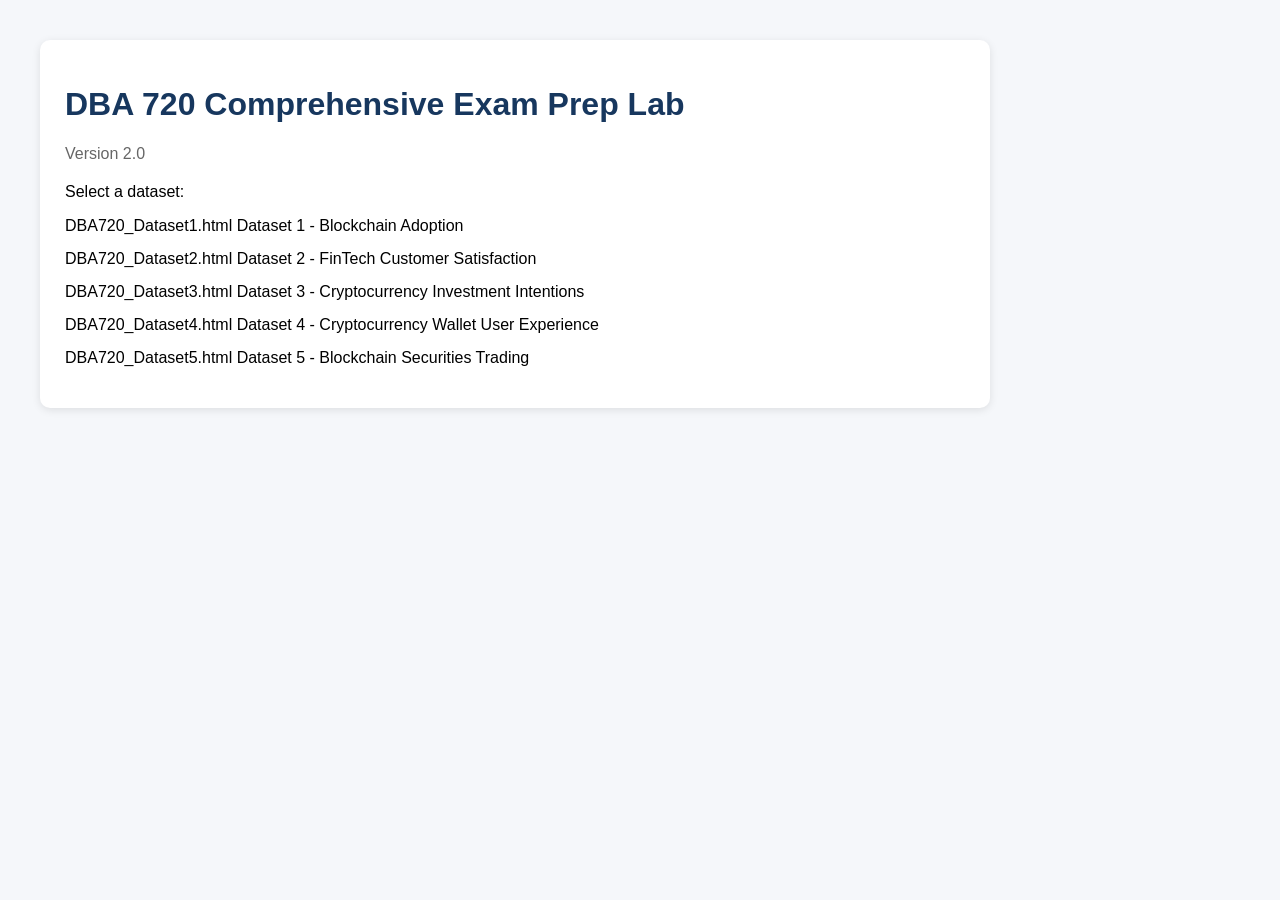
==== index.html @ 42eb2068 "Update index.html" ====
<!DOCTYPE html>
<html lang="en">

<head>
<meta charset="UTF-8">
<meta name="viewport" content="width=device-width, initial-scale=1">

<title>DBA 720 Comprehensive Exam Prep Lab</title>

<style>
body {
    font-family: Arial, Helvetica, sans-serif;
    background: #f5f7fa;
    margin: 40px;
}

.card {
    background: white;
    padding: 25px;
    border-radius: 10px;
    box-shadow: 0 2px 8px rgba(0,0,0,.1);
    max-width: 900px;
}

h1 {
    color: #17375e;
}

ul {
    list-style: none;
    padding: 0;
}

li {
    margin-bottom: 15px;
}

a {
    display: block;
    padding: 12px;
    background: #17375e;
    color: white;
    text-decoration: none;
    border-radius: 6px;
    font-weight: bold;
}

a:hover {
    background: #285a8f;
}

.version {
    color: #666;
    margin-bottom: 20px;
}
</style>

</head>

<body>

<div class="card">

<h1>DBA 720 Comprehensive Exam Prep Lab</h1>

<p class="version">Version 2.0</p>

<p>Select a dataset:</p>

<ul>

<li>
DBA720_Dataset1.html
Dataset 1 - Blockchain Adoption
</a>
</li>

<li>
DBA720_Dataset2.html
Dataset 2 - FinTech Customer Satisfaction
</a>
</li>

<li>
DBA720_Dataset3.html
Dataset 3 - Cryptocurrency Investment Intentions
</a>
</li>

<li>
DBA720_Dataset4.html
Dataset 4 - Cryptocurrency Wallet User Experience
</a>
</li>

<li>
DBA720_Dataset5.html
Dataset 5 - Blockchain Securities Trading
</a>
</li>

</ul>

</div>

</body>
</html>
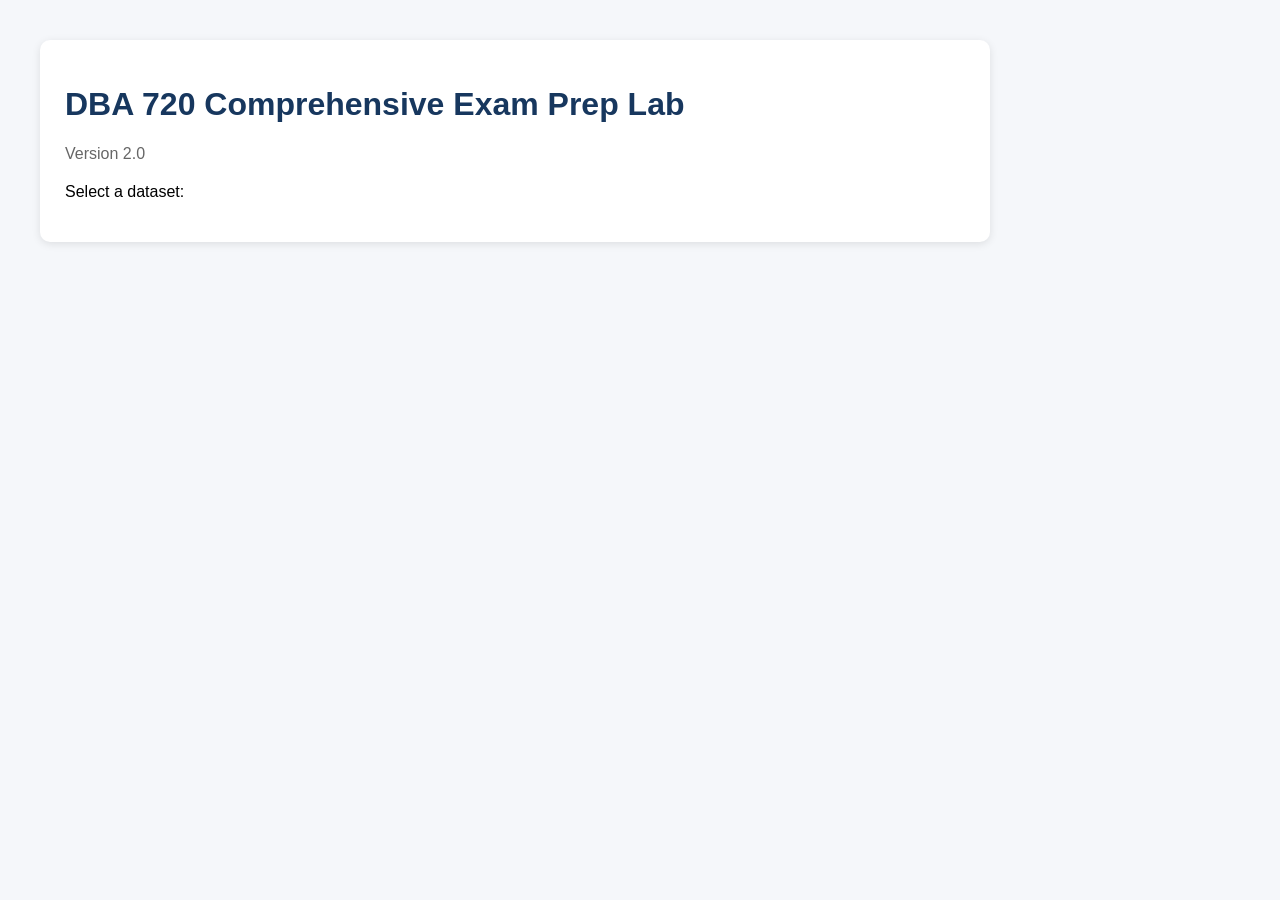
==== commit afa12169: "Update index.html" ====
--- a/index.html
+++ b/index.html
@@ -70,35 +70,36 @@
 <ul>
 
 <li>
-DBA720_Dataset1.html
-Dataset 1 - Blockchain Adoption
-</a>
+    <a href="DBset1.html
+        Dataset 1 - Blockchain Adoption
+    </a>
 </li>
 
 <li>
-DBA720_Dataset2.html
-Dataset 2 - FinTech Customer Satisfaction
-</a>
+    DBA720_Dataset2.html
+        Dataset 2 - FinTech Customer Satisfaction
+    </a>
 </li>
 
 <li>
-DBA720_Dataset3.html
-Dataset 3 - Cryptocurrency Investment Intentions
-</a>
+    DBA720_Dataset3.html
+        Dataset 3 - Cryptocurrency Investment Intentions
+    </a>
 </li>
 
 <li>
-DBA720_Dataset4.html
-Dataset 4 - Cryptocurrency Wallet User Experience
-</a>
+    DBA720_Dataset4.html
+        Dataset 4 - Cryptocurrency Wallet User Experience
+    </a>
 </li>
 
 <li>
-DBA720_Dataset5.html
-Dataset 5 - Blockchain Securities Trading
-</a>
+    DBA720_Dataset5.html
+        Dataset 5 - Blockchain Securities Trading
+    </a>
 </li>
 
+</ul>
 </ul>
 
 </div>
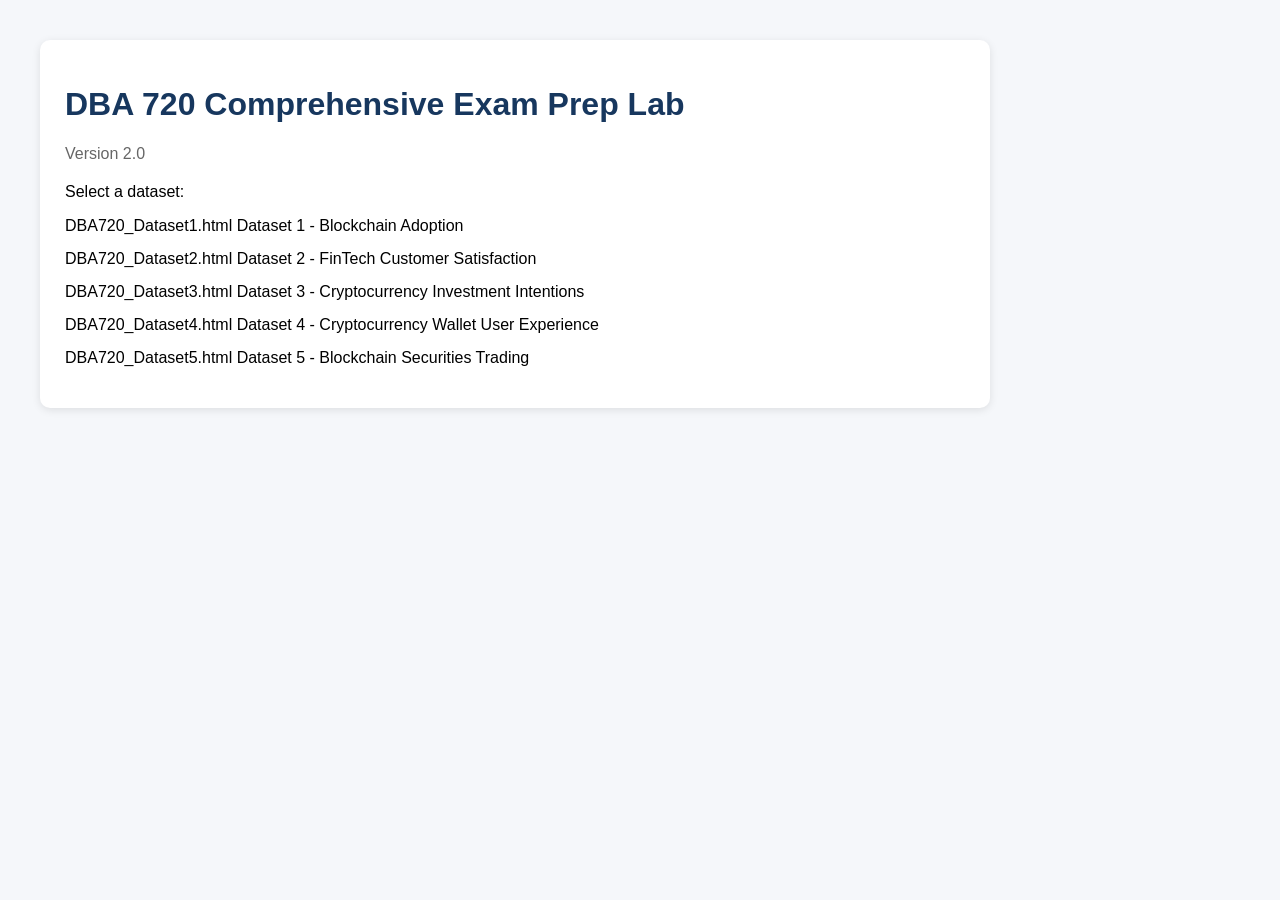
==== commit e0a59434: "Update index.html" ====
--- a/index.html
+++ b/index.html
@@ -2,107 +2,104 @@
 <html lang="en">
 
 <head>
-<meta charset="UTF-8">
-<meta name="viewport" content="width=device-width, initial-scale=1">
+    <meta charset="UTF-8">
+    <meta name="viewport" content="width=device-width, initial-scale=1">
 
-<title>DBA 720 Comprehensive Exam Prep Lab</title>
+    <title>DBA 720 Comprehensive Exam Prep Lab</title>
 
-<style>
-body {
-    font-family: Arial, Helvetica, sans-serif;
-    background: #f5f7fa;
-    margin: 40px;
-}
+    <style>
+        body {
+            font-family: Arial, Helvetica, sans-serif;
+            background: #f5f7fa;
+            margin: 40px;
+        }
 
-.card {
-    background: white;
-    padding: 25px;
-    border-radius: 10px;
-    box-shadow: 0 2px 8px rgba(0,0,0,.1);
-    max-width: 900px;
-}
+        .card {
+            background: white;
+            padding: 25px;
+            border-radius: 10px;
+            box-shadow: 0 2px 8px rgba(0, 0, 0, .1);
+            max-width: 900px;
+        }
 
-h1 {
-    color: #17375e;
-}
+        h1 {
+            color: #17375e;
+        }
 
-ul {
-    list-style: none;
-    padding: 0;
-}
+        ul {
+            list-style: none;
+            padding: 0;
+        }
 
-li {
-    margin-bottom: 15px;
-}
+        li {
+            margin-bottom: 15px;
+        }
 
-a {
-    display: block;
-    padding: 12px;
-    background: #17375e;
-    color: white;
-    text-decoration: none;
-    border-radius: 6px;
-    font-weight: bold;
-}
+        a {
+            display: block;
+            padding: 12px;
+            background: #17375e;
+            color: white;
+            text-decoration: none;
+            border-radius: 6px;
+            font-weight: bold;
+        }
 
-a:hover {
-    background: #285a8f;
-}
+        a:hover {
+            background: #285a8f;
+        }
 
-.version {
-    color: #666;
-    margin-bottom: 20px;
-}
-</style>
-
+        .version {
+            color: #666;
+            margin-bottom: 20px;
+        }
+    </style>
 </head>
 
 <body>
 
-<div class="card">
+    <div class="card">
 
-<h1>DBA 720 Comprehensive Exam Prep Lab</h1>
+        <h1>DBA 720 Comprehensive Exam Prep Lab</h1>
 
-<p class="version">Version 2.0</p>
+        <p class="version">Version 2.0</p>
 
-<p>Select a dataset:</p>
+        <p>Select a dataset:</p>
 
-<ul>
+        <ul>
+            <li>
+                DBA720_Dataset1.html
+                    Dataset 1 - Blockchain Adoption
+                </a>
+            </li>
 
-<li>
-    <a href="DBset1.html
-        Dataset 1 - Blockchain Adoption
-    </a>
-</li>
+            <li>
+                DBA720_Dataset2.html
+                    Dataset 2 - FinTech Customer Satisfaction
+                </a>
+            </li>
 
-<li>
-    DBA720_Dataset2.html
-        Dataset 2 - FinTech Customer Satisfaction
-    </a>
-</li>
+            <li>
+                DBA720_Dataset3.html
+                    Dataset 3 - Cryptocurrency Investment Intentions
+                </a>
+            </li>
 
-<li>
-    DBA720_Dataset3.html
-        Dataset 3 - Cryptocurrency Investment Intentions
-    </a>
-</li>
+            <li>
+                DBA720_Dataset4.html
+                    Dataset 4 - Cryptocurrency Wallet User Experience
+                </a>
+            </li>
 
-<li>
-    DBA720_Dataset4.html
-        Dataset 4 - Cryptocurrency Wallet User Experience
-    </a>
-</li>
+            <li>
+                DBA720_Dataset5.html
+                    Dataset 5 - Blockchain Securities Trading
+                </a>
+            </li>
+        </ul>
 
-<li>
-    DBA720_Dataset5.html
-        Dataset 5 - Blockchain Securities Trading
-    </a>
-</li>
-
-</ul>
-</ul>
-
-</div>
+    </div>
 
 </body>
+
 </html>
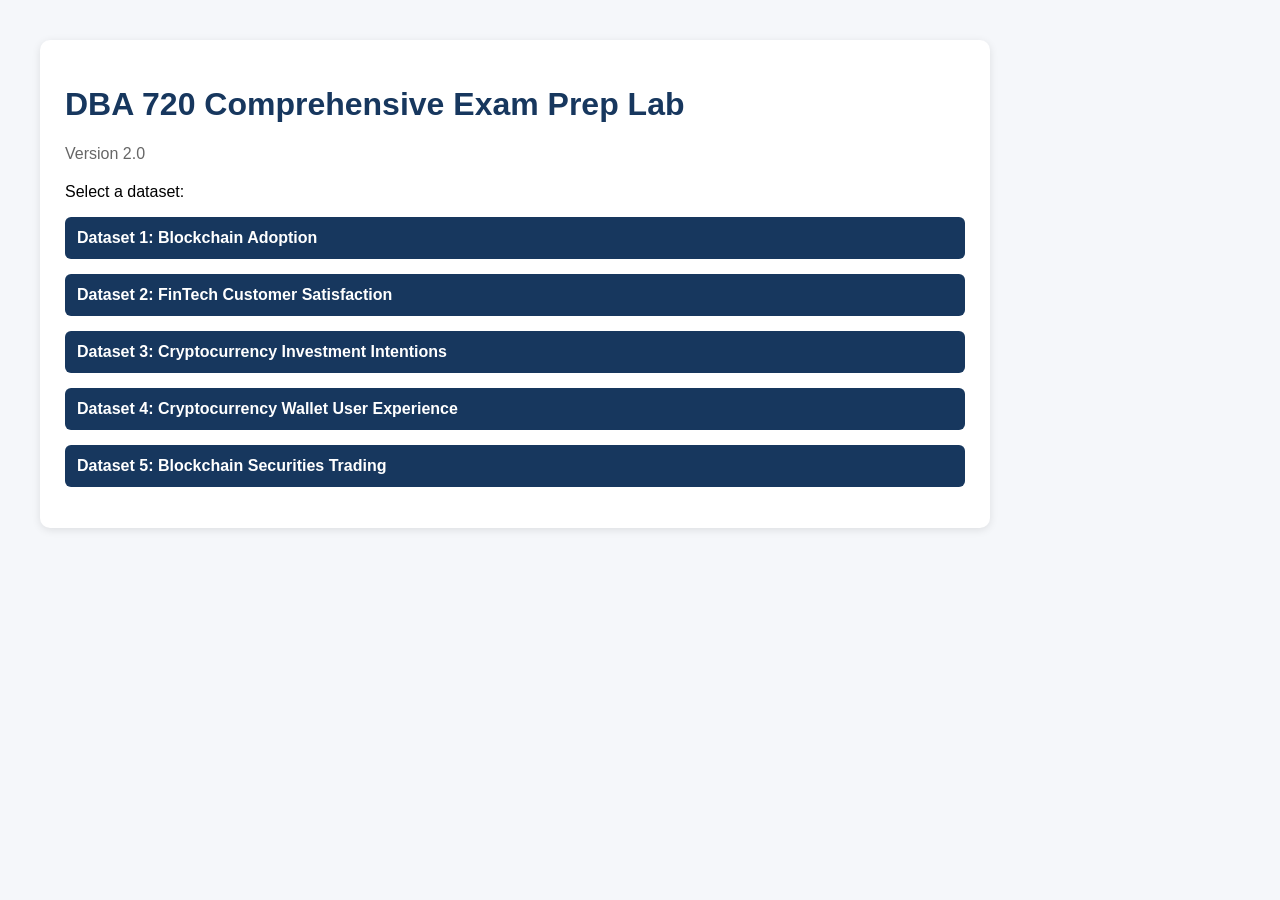
==== commit 028c14a7: "Update index.html" ====
--- a/index.html
+++ b/index.html
@@ -68,33 +68,23 @@
 
         <ul>
             <li>
-                DBA720_Dataset1.html
-                    Dataset 1 - Blockchain Adoption
-                </a>
+                <a href="DBA720_Dataset1.html">Dataset 1: Blockchain Adoption</a>
             </li>
 
             <li>
-                DBA720_Dataset2.html
-                    Dataset 2 - FinTech Customer Satisfaction
-                </a>
+                <a href="DBA720_Dataset2.html">Dataset 2: FinTech Customer Satisfaction</a>
             </li>
 
             <li>
-                DBA720_Dataset3.html
-                    Dataset 3 - Cryptocurrency Investment Intentions
-                </a>
+                <a href="DBA720_Dataset3.html">Dataset 3: Cryptocurrency Investment Intentions</a>
             </li>
 
             <li>
-                DBA720_Dataset4.html
-                    Dataset 4 - Cryptocurrency Wallet User Experience
-                </a>
+                <a href="DBA720_Dataset4.html">Dataset 4: Cryptocurrency Wallet User Experience</a>
             </li>
 
             <li>
-                DBA720_Dataset5.html
-                    Dataset 5 - Blockchain Securities Trading
-                </a>
+                <a href="DBA720_Dataset5.html">Dataset 5: Blockchain Securities Trading</a>
             </li>
         </ul>
 
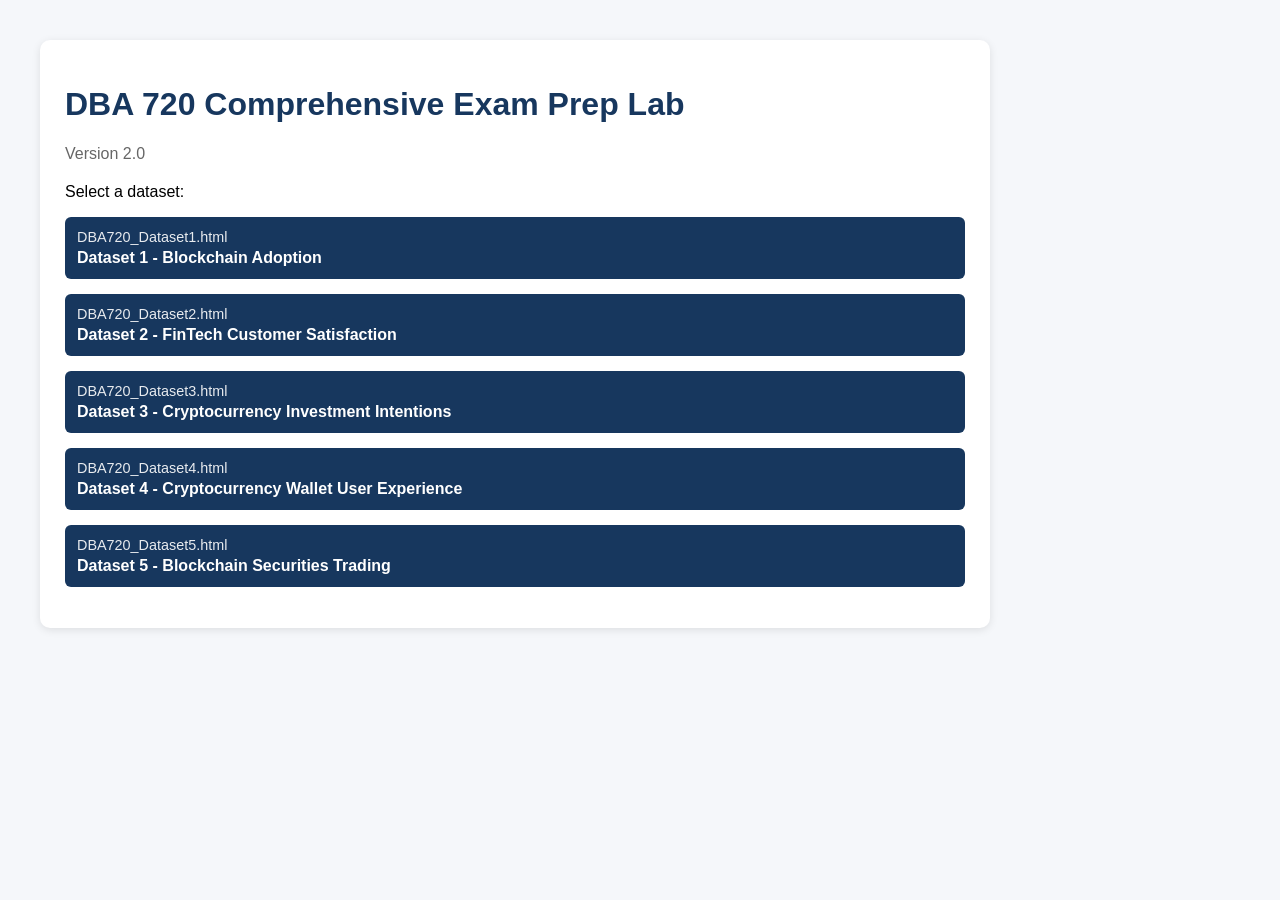
==== commit 624dec2b: "Update index.html" ====
--- a/index.html
+++ b/index.html
@@ -53,6 +53,19 @@
             color: #666;
             margin-bottom: 20px;
         }
+
+        /* small filename styling inside link */
+        .filename {
+            display: block;
+            font-weight: normal;
+            font-size: 0.9em;
+            opacity: 0.9;
+        }
+
+        .label {
+            display: block;
+            margin-top: 4px;
+        }
     </style>
 </head>
 
@@ -68,23 +81,38 @@
 
         <ul>
             <li>
-                <a href="DBA720_Dataset1.html">Dataset 1: Blockchain Adoption</a>
+                <a href="DBA720_Dataset1.html">
+                    <span class="filename">DBA720_Dataset1.html</span>
+                    <span class="label">Dataset 1 - Blockchain Adoption</span>
+                </a>
             </li>
 
             <li>
-                <a href="DBA720_Dataset2.html">Dataset 2: FinTech Customer Satisfaction</a>
+                <a href="DBA720_Dataset2.html">
+                    <span class="filename">DBA720_Dataset2.html</span>
+                    <span class="label">Dataset 2 - FinTech Customer Satisfaction</span>
+                </a>
             </li>
 
             <li>
-                <a href="DBA720_Dataset3.html">Dataset 3: Cryptocurrency Investment Intentions</a>
+                <a href="DBA720_Dataset3.html">
+                    <span class="filename">DBA720_Dataset3.html</span>
+                    <span class="label">Dataset 3 - Cryptocurrency Investment Intentions</span>
+                </a>
             </li>
 
             <li>
-                <a href="DBA720_Dataset4.html">Dataset 4: Cryptocurrency Wallet User Experience</a>
+                <a href="DBA720_Dataset4.html">
+                    <span class="filename">DBA720_Dataset4.html</span>
+                    <span class="label">Dataset 4 - Cryptocurrency Wallet User Experience</span>
+                </a>
             </li>
 
             <li>
-                <a href="DBA720_Dataset5.html">Dataset 5: Blockchain Securities Trading</a>
+                <a href="DBA720_Dataset5.html">
+                    <span class="filename">DBA720_Dataset5.html</span>
+                    <span class="label">Dataset 5 - Blockchain Securities Trading</span>
+                </a>
             </li>
         </ul>
 
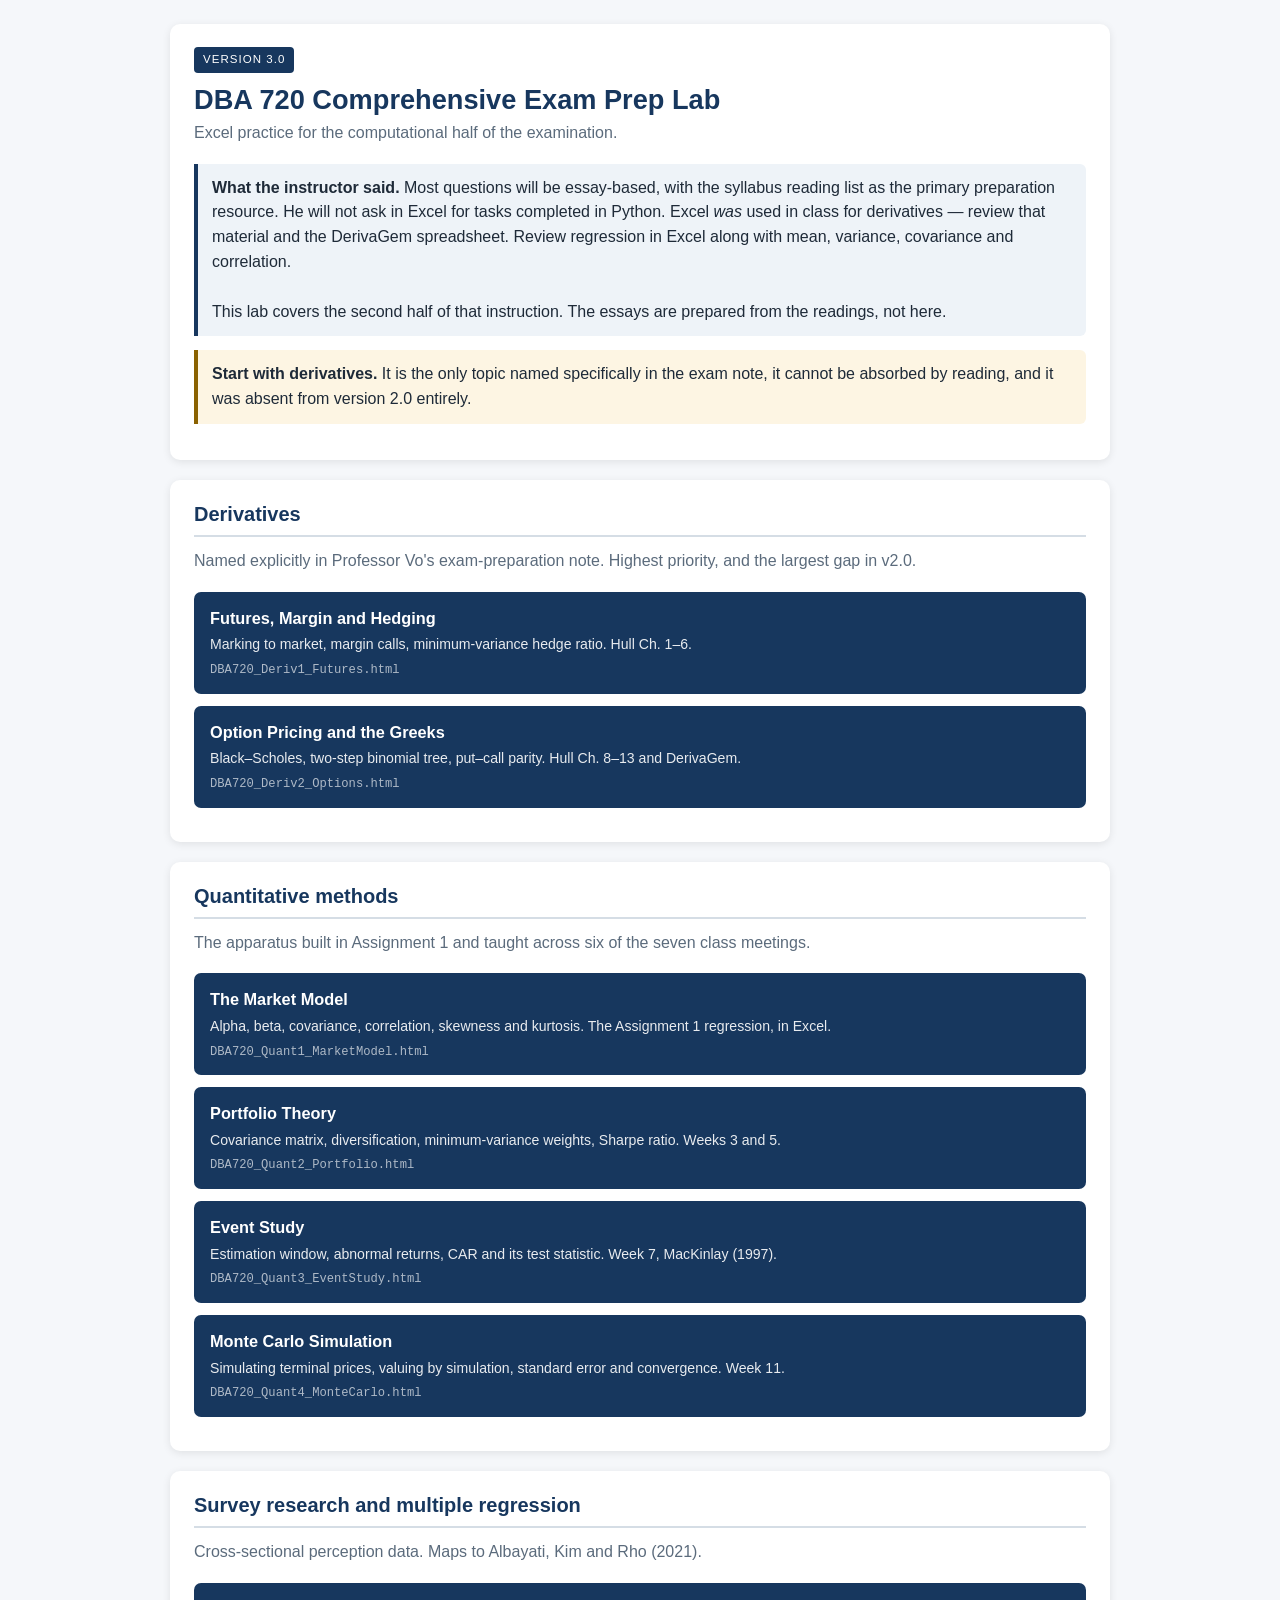
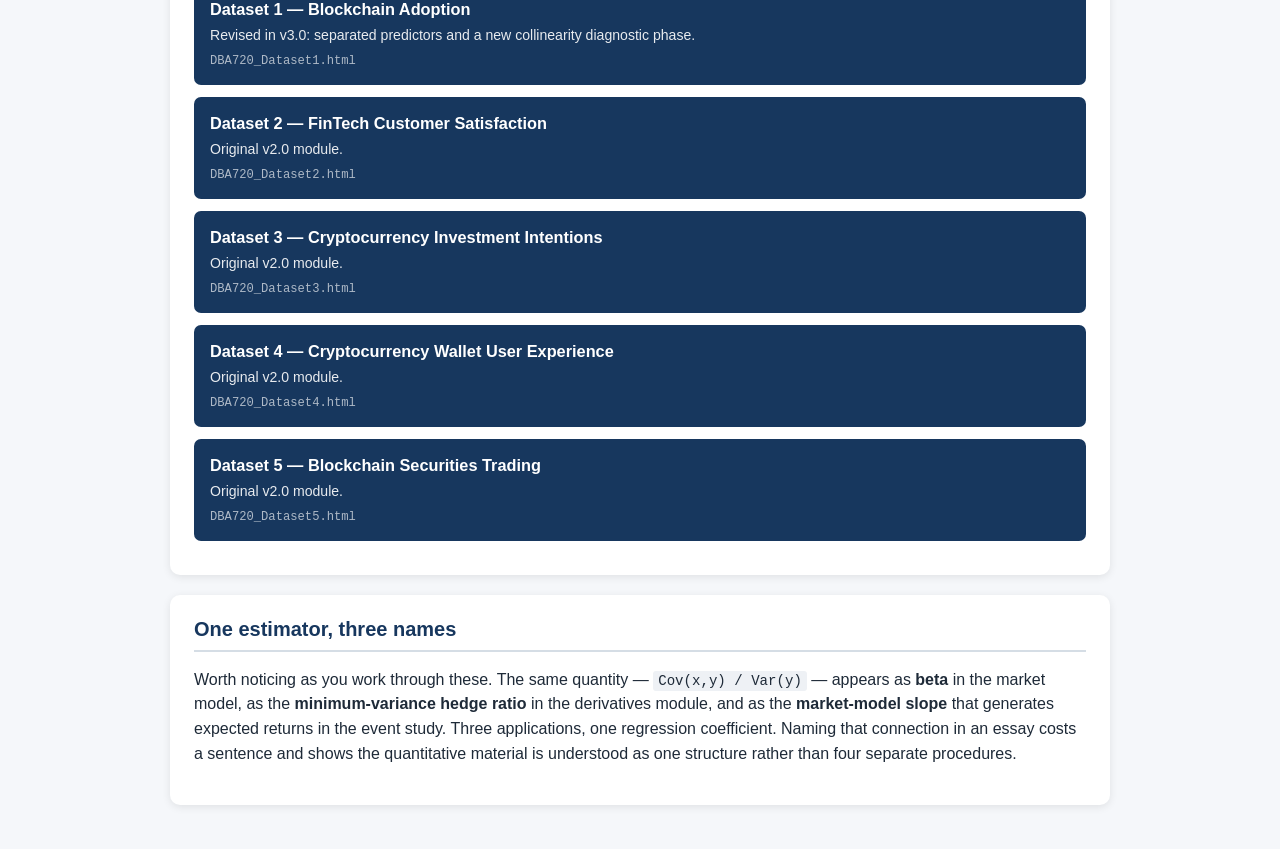
==== commit 0ce763e0: "Add files via upload" ====
--- a/index.html
+++ b/index.html
@@ -1,123 +1,56 @@
-<!DOCTYPE html>
-<html lang="en">
-
-<head>
-    <meta charset="UTF-8">
-    <meta name="viewport" content="width=device-width, initial-scale=1">
-
-    <title>DBA 720 Comprehensive Exam Prep Lab</title>
-
-    <style>
-        body {
-            font-family: Arial, Helvetica, sans-serif;
-            background: #f5f7fa;
-            margin: 40px;
-        }
-
-        .card {
-            background: white;
-            padding: 25px;
-            border-radius: 10px;
-            box-shadow: 0 2px 8px rgba(0, 0, 0, .1);
-            max-width: 900px;
-        }
-
-        h1 {
-            color: #17375e;
-        }
-
-        ul {
-            list-style: none;
-            padding: 0;
-        }
-
-        li {
-            margin-bottom: 15px;
-        }
-
-        a {
-            display: block;
-            padding: 12px;
-            background: #17375e;
-            color: white;
-            text-decoration: none;
-            border-radius: 6px;
-            font-weight: bold;
-        }
-
-        a:hover {
-            background: #285a8f;
-        }
-
-        .version {
-            color: #666;
-            margin-bottom: 20px;
-        }
-
-        /* small filename styling inside link */
-        .filename {
-            display: block;
-            font-weight: normal;
-            font-size: 0.9em;
-            opacity: 0.9;
-        }
-
-        .label {
-            display: block;
-            margin-top: 4px;
-        }
-    </style>
-</head>
-
-<body>
-
-    <div class="card">
-
-        <h1>DBA 720 Comprehensive Exam Prep Lab</h1>
-
-        <p class="version">Version 2.0</p>
-
-        <p>Select a dataset:</p>
-
-        <ul>
-            <li>
-                <a href="DBA720_Dataset1.html">
-                    <span class="filename">DBA720_Dataset1.html</span>
-                    <span class="label">Dataset 1 - Blockchain Adoption</span>
-                </a>
-            </li>
-
-            <li>
-                <a href="DBA720_Dataset2.html">
-                    <span class="filename">DBA720_Dataset2.html</span>
-                    <span class="label">Dataset 2 - FinTech Customer Satisfaction</span>
-                </a>
-            </li>
-
-            <li>
-                <a href="DBA720_Dataset3.html">
-                    <span class="filename">DBA720_Dataset3.html</span>
-                    <span class="label">Dataset 3 - Cryptocurrency Investment Intentions</span>
-                </a>
-            </li>
-
-            <li>
-                <a href="DBA720_Dataset4.html">
-                    <span class="filename">DBA720_Dataset4.html</span>
-                    <span class="label">Dataset 4 - Cryptocurrency Wallet User Experience</span>
-                </a>
-            </li>
-
-            <li>
-                <a href="DBA720_Dataset5.html">
-                    <span class="filename">DBA720_Dataset5.html</span>
-                    <span class="label">Dataset 5 - Blockchain Securities Trading</span>
-                </a>
-            </li>
-        </ul>
-
-    </div>
-
-</body>
-
-</html>
+<!DOCTYPE html>
+<html lang="en">
+<head>
+<meta charset="UTF-8">
+<meta name="viewport" content="width=device-width, initial-scale=1">
+<title>DBA 720 Comprehensive Exam Prep Lab</title>
+<link rel="stylesheet" href="lab.css">
+<style>
+ul.modlist{list-style:none;padding:0;margin:0}
+ul.modlist li{margin-bottom:12px}
+ul.modlist a{display:block;padding:14px 16px;background:var(--navy);color:#fff;
+  text-decoration:none;border-radius:7px;transition:background .15s}
+ul.modlist a:hover{background:var(--navy-l)}
+.mname{display:block;font-weight:bold;font-size:1.02rem}
+.mdesc{display:block;font-size:.88rem;opacity:.9;margin-top:3px;font-weight:normal}
+.mfile{display:block;font-size:.76rem;opacity:.65;margin-top:5px;font-family:Consolas,Monaco,monospace}
+</style>
+</head>
+<body>
+<div class="wrap">
+
+<div class="card">
+<span class="kicker">Version 3.0</span>
+<h1>DBA 720 Comprehensive Exam Prep Lab</h1>
+<p class="sub">Excel practice for the computational half of the examination.</p>
+
+<div class="note">
+<strong>What the instructor said.</strong> Most questions will be essay-based, with the syllabus reading list
+as the primary preparation resource. He will not ask in Excel for tasks completed in Python. Excel
+<em>was</em> used in class for derivatives &mdash; review that material and the DerivaGem spreadsheet. Review
+regression in Excel along with mean, variance, covariance and correlation.
+<br><br>
+This lab covers the second half of that instruction. The essays are prepared from the readings, not here.
+</div>
+
+<div class="warnbox">
+<strong>Start with derivatives.</strong> It is the only topic named specifically in the exam note, it cannot be
+absorbed by reading, and it was absent from version 2.0 entirely.
+</div>
+</div>
+
+<div class="card"><h2>Derivatives</h2><p class="sub">Named explicitly in Professor Vo's exam-preparation note. Highest priority, and the largest gap in v2.0.</p><ul class="modlist"><li><a href="DBA720_Deriv1_Futures.html"><span class="mname">Futures, Margin and Hedging</span><span class="mdesc">Marking to market, margin calls, minimum-variance hedge ratio. Hull Ch. 1&ndash;6.</span><span class="mfile">DBA720_Deriv1_Futures.html</span></a></li><li><a href="DBA720_Deriv2_Options.html"><span class="mname">Option Pricing and the Greeks</span><span class="mdesc">Black&ndash;Scholes, two-step binomial tree, put&ndash;call parity. Hull Ch. 8&ndash;13 and DerivaGem.</span><span class="mfile">DBA720_Deriv2_Options.html</span></a></li></ul></div><div class="card"><h2>Quantitative methods</h2><p class="sub">The apparatus built in Assignment 1 and taught across six of the seven class meetings.</p><ul class="modlist"><li><a href="DBA720_Quant1_MarketModel.html"><span class="mname">The Market Model</span><span class="mdesc">Alpha, beta, covariance, correlation, skewness and kurtosis. The Assignment 1 regression, in Excel.</span><span class="mfile">DBA720_Quant1_MarketModel.html</span></a></li><li><a href="DBA720_Quant2_Portfolio.html"><span class="mname">Portfolio Theory</span><span class="mdesc">Covariance matrix, diversification, minimum-variance weights, Sharpe ratio. Weeks 3 and 5.</span><span class="mfile">DBA720_Quant2_Portfolio.html</span></a></li><li><a href="DBA720_Quant3_EventStudy.html"><span class="mname">Event Study</span><span class="mdesc">Estimation window, abnormal returns, CAR and its test statistic. Week 7, MacKinlay (1997).</span><span class="mfile">DBA720_Quant3_EventStudy.html</span></a></li><li><a href="DBA720_Quant4_MonteCarlo.html"><span class="mname">Monte Carlo Simulation</span><span class="mdesc">Simulating terminal prices, valuing by simulation, standard error and convergence. Week 11.</span><span class="mfile">DBA720_Quant4_MonteCarlo.html</span></a></li></ul></div><div class="card"><h2>Survey research and multiple regression</h2><p class="sub">Cross-sectional perception data. Maps to Albayati, Kim and Rho (2021).</p><ul class="modlist"><li><a href="DBA720_Dataset1.html"><span class="mname">Dataset 1 &mdash; Blockchain Adoption</span><span class="mdesc">Revised in v3.0: separated predictors and a new collinearity diagnostic phase.</span><span class="mfile">DBA720_Dataset1.html</span></a></li><li><a href="DBA720_Dataset2.html"><span class="mname">Dataset 2 &mdash; FinTech Customer Satisfaction</span><span class="mdesc">Original v2.0 module.</span><span class="mfile">DBA720_Dataset2.html</span></a></li><li><a href="DBA720_Dataset3.html"><span class="mname">Dataset 3 &mdash; Cryptocurrency Investment Intentions</span><span class="mdesc">Original v2.0 module.</span><span class="mfile">DBA720_Dataset3.html</span></a></li><li><a href="DBA720_Dataset4.html"><span class="mname">Dataset 4 &mdash; Cryptocurrency Wallet User Experience</span><span class="mdesc">Original v2.0 module.</span><span class="mfile">DBA720_Dataset4.html</span></a></li><li><a href="DBA720_Dataset5.html"><span class="mname">Dataset 5 &mdash; Blockchain Securities Trading</span><span class="mdesc">Original v2.0 module.</span><span class="mfile">DBA720_Dataset5.html</span></a></li></ul></div>
+
+<div class="card">
+<h2>One estimator, three names</h2>
+<p>Worth noticing as you work through these. The same quantity &mdash;
+<span class="mono">Cov(x,y) / Var(y)</span> &mdash; appears as <strong>beta</strong> in the market model,
+as the <strong>minimum-variance hedge ratio</strong> in the derivatives module, and as the
+<strong>market-model slope</strong> that generates expected returns in the event study. Three applications,
+one regression coefficient. Naming that connection in an essay costs a sentence and shows the quantitative
+material is understood as one structure rather than four separate procedures.</p>
+</div>
+
+</div>
+</body>
+</html>
--- a/lab.css
+++ b/lab.css
@@ -0,0 +1,57 @@
+/* DBA 720 Practice Lab - shared styles (v3.0) */
+:root{
+  --navy:#17375e; --navy-l:#285a8f; --ink:#1e2a38; --muted:#5b6b7c;
+  --bg:#f5f7fa; --line:#d5dde5; --ok:#1c7c3f; --bad:#b3261e; --warn:#8a6100;
+  --okbg:#eaf6ee; --badbg:#fdeceb; --warnbg:#fdf5e3;
+}
+*{box-sizing:border-box}
+body{font-family:Arial,Helvetica,sans-serif;background:var(--bg);color:var(--ink);
+  margin:0;padding:24px 16px;line-height:1.55}
+.wrap{max-width:940px;margin:0 auto}
+.card{background:#fff;padding:22px 24px;margin-bottom:20px;border-radius:10px;
+  box-shadow:0 2px 8px rgba(0,0,0,.09)}
+h1,h2,h3,h4{color:var(--navy);line-height:1.25}
+h1{margin:0 0 4px;font-size:1.7rem}
+h2{margin:0 0 12px;font-size:1.25rem;border-bottom:2px solid var(--line);padding-bottom:8px}
+h3{margin:18px 0 6px;font-size:1.05rem}
+h4{margin:14px 0 4px;font-size:.95rem;color:var(--muted)}
+.sub{color:var(--muted);margin:0 0 18px}
+.kicker{display:inline-block;background:var(--navy);color:#fff;font-size:.72rem;
+  letter-spacing:.09em;text-transform:uppercase;padding:4px 9px;border-radius:4px;margin-bottom:10px}
+button{padding:10px 16px;margin:6px 6px 6px 0;cursor:pointer;background:var(--navy);
+  color:#fff;border:0;border-radius:6px;font-size:.95rem;font-weight:bold}
+button:hover{background:var(--navy-l)}
+button.ghost{background:#fff;color:var(--navy);border:1.5px solid var(--navy)}
+button.ghost:hover{background:#eef3f8}
+table{border-collapse:collapse;width:100%;font-size:.9rem;margin:10px 0}
+th,td{border:1px solid var(--line);padding:6px 8px;text-align:center}
+th{background:var(--navy);color:#fff;font-weight:bold}
+tbody tr:nth-child(even){background:#fafcfe}
+td.lbl,th.lbl{text-align:left}
+.scroll{overflow-x:auto}
+label{display:block;margin:10px 0 3px;font-size:.92rem}
+label.inline{display:inline-block;margin-right:18px}
+input[type=number],input[type=text],select,textarea{padding:8px;border:1px solid var(--line);
+  border-radius:5px;font-size:.95rem;font-family:inherit;max-width:320px;width:100%}
+textarea{min-height:90px;max-width:100%}
+.grid2{display:grid;grid-template-columns:repeat(auto-fit,minmax(210px,1fr));gap:4px 20px}
+.pass{color:var(--ok);font-weight:bold}
+.fail{color:var(--bad);font-weight:bold}
+.hidden{display:none!important}
+.note{background:#eef3f8;border-left:4px solid var(--navy);padding:12px 14px;margin:14px 0;border-radius:0 6px 6px 0}
+.warnbox{background:var(--warnbg);border-left:4px solid var(--warn);padding:12px 14px;margin:14px 0;border-radius:0 6px 6px 0}
+.result{margin-top:14px;padding:12px 14px;border-radius:6px}
+.result.good{background:var(--okbg);border-left:4px solid var(--ok)}
+.result.poor{background:var(--badbg);border-left:4px solid var(--bad)}
+.itemok::before{content:"\2713  ";color:var(--ok);font-weight:bold}
+.itembad::before{content:"\2717  ";color:var(--bad);font-weight:bold}
+.result ul{margin:8px 0 0;padding-left:20px}
+.result li{margin:3px 0;font-size:.9rem}
+code,.mono{font-family:Consolas,Monaco,monospace;background:#eef1f5;padding:2px 5px;
+  border-radius:3px;font-size:.88rem}
+pre.mono{display:block;padding:12px;overflow-x:auto;white-space:pre}
+.steps{padding-left:20px}.steps li{margin:7px 0}
+a.back{display:inline-block;margin-bottom:14px;color:var(--navy);font-weight:bold;text-decoration:none}
+a.back:hover{text-decoration:underline}
+.model{background:#f7f9fc;border:1px dashed var(--line);padding:12px 14px;border-radius:6px;margin-top:8px;font-size:.92rem}
+@media(max-width:600px){body{padding:14px 10px}.card{padding:16px}h1{font-size:1.35rem}}
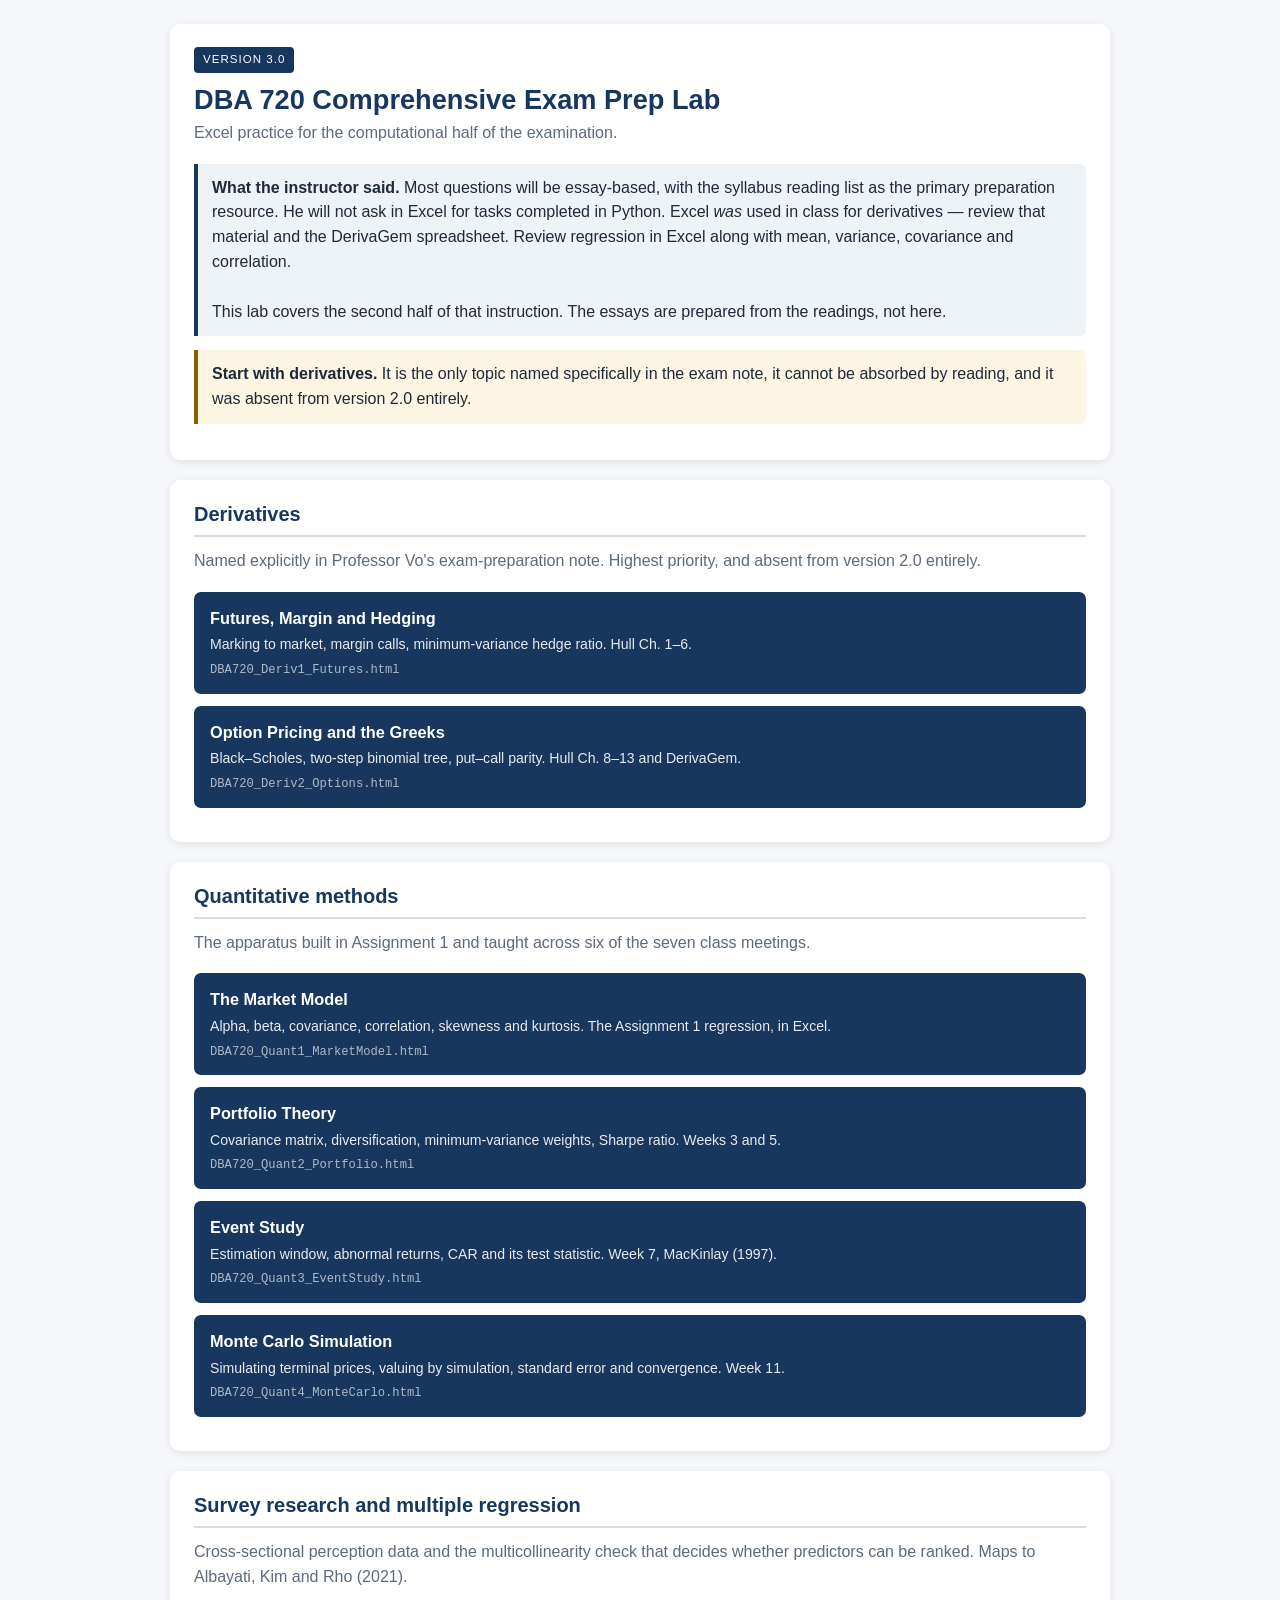
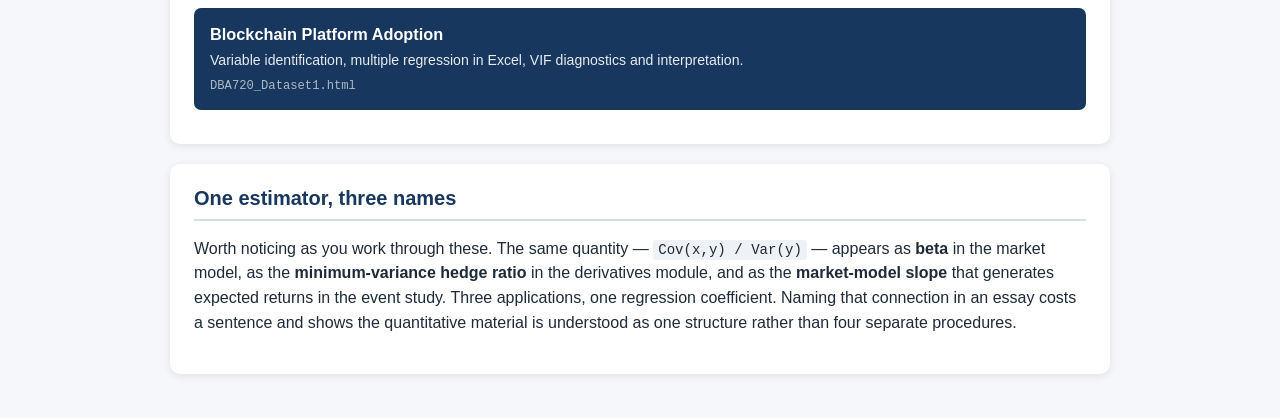
==== commit 6efdf15f: "Add files via upload" ====
--- a/index.html
+++ b/index.html
@@ -39,7 +39,7 @@
 </div>
 </div>
 
-<div class="card"><h2>Derivatives</h2><p class="sub">Named explicitly in Professor Vo's exam-preparation note. Highest priority, and the largest gap in v2.0.</p><ul class="modlist"><li><a href="DBA720_Deriv1_Futures.html"><span class="mname">Futures, Margin and Hedging</span><span class="mdesc">Marking to market, margin calls, minimum-variance hedge ratio. Hull Ch. 1&ndash;6.</span><span class="mfile">DBA720_Deriv1_Futures.html</span></a></li><li><a href="DBA720_Deriv2_Options.html"><span class="mname">Option Pricing and the Greeks</span><span class="mdesc">Black&ndash;Scholes, two-step binomial tree, put&ndash;call parity. Hull Ch. 8&ndash;13 and DerivaGem.</span><span class="mfile">DBA720_Deriv2_Options.html</span></a></li></ul></div><div class="card"><h2>Quantitative methods</h2><p class="sub">The apparatus built in Assignment 1 and taught across six of the seven class meetings.</p><ul class="modlist"><li><a href="DBA720_Quant1_MarketModel.html"><span class="mname">The Market Model</span><span class="mdesc">Alpha, beta, covariance, correlation, skewness and kurtosis. The Assignment 1 regression, in Excel.</span><span class="mfile">DBA720_Quant1_MarketModel.html</span></a></li><li><a href="DBA720_Quant2_Portfolio.html"><span class="mname">Portfolio Theory</span><span class="mdesc">Covariance matrix, diversification, minimum-variance weights, Sharpe ratio. Weeks 3 and 5.</span><span class="mfile">DBA720_Quant2_Portfolio.html</span></a></li><li><a href="DBA720_Quant3_EventStudy.html"><span class="mname">Event Study</span><span class="mdesc">Estimation window, abnormal returns, CAR and its test statistic. Week 7, MacKinlay (1997).</span><span class="mfile">DBA720_Quant3_EventStudy.html</span></a></li><li><a href="DBA720_Quant4_MonteCarlo.html"><span class="mname">Monte Carlo Simulation</span><span class="mdesc">Simulating terminal prices, valuing by simulation, standard error and convergence. Week 11.</span><span class="mfile">DBA720_Quant4_MonteCarlo.html</span></a></li></ul></div><div class="card"><h2>Survey research and multiple regression</h2><p class="sub">Cross-sectional perception data. Maps to Albayati, Kim and Rho (2021).</p><ul class="modlist"><li><a href="DBA720_Dataset1.html"><span class="mname">Dataset 1 &mdash; Blockchain Adoption</span><span class="mdesc">Revised in v3.0: separated predictors and a new collinearity diagnostic phase.</span><span class="mfile">DBA720_Dataset1.html</span></a></li><li><a href="DBA720_Dataset2.html"><span class="mname">Dataset 2 &mdash; FinTech Customer Satisfaction</span><span class="mdesc">Original v2.0 module.</span><span class="mfile">DBA720_Dataset2.html</span></a></li><li><a href="DBA720_Dataset3.html"><span class="mname">Dataset 3 &mdash; Cryptocurrency Investment Intentions</span><span class="mdesc">Original v2.0 module.</span><span class="mfile">DBA720_Dataset3.html</span></a></li><li><a href="DBA720_Dataset4.html"><span class="mname">Dataset 4 &mdash; Cryptocurrency Wallet User Experience</span><span class="mdesc">Original v2.0 module.</span><span class="mfile">DBA720_Dataset4.html</span></a></li><li><a href="DBA720_Dataset5.html"><span class="mname">Dataset 5 &mdash; Blockchain Securities Trading</span><span class="mdesc">Original v2.0 module.</span><span class="mfile">DBA720_Dataset5.html</span></a></li></ul></div>
+<div class="card"><h2>Derivatives</h2><p class="sub">Named explicitly in Professor Vo's exam-preparation note. Highest priority, and absent from version 2.0 entirely.</p><ul class="modlist"><li><a href="DBA720_Deriv1_Futures.html"><span class="mname">Futures, Margin and Hedging</span><span class="mdesc">Marking to market, margin calls, minimum-variance hedge ratio. Hull Ch. 1&ndash;6.</span><span class="mfile">DBA720_Deriv1_Futures.html</span></a></li><li><a href="DBA720_Deriv2_Options.html"><span class="mname">Option Pricing and the Greeks</span><span class="mdesc">Black&ndash;Scholes, two-step binomial tree, put&ndash;call parity. Hull Ch. 8&ndash;13 and DerivaGem.</span><span class="mfile">DBA720_Deriv2_Options.html</span></a></li></ul></div><div class="card"><h2>Quantitative methods</h2><p class="sub">The apparatus built in Assignment 1 and taught across six of the seven class meetings.</p><ul class="modlist"><li><a href="DBA720_Quant1_MarketModel.html"><span class="mname">The Market Model</span><span class="mdesc">Alpha, beta, covariance, correlation, skewness and kurtosis. The Assignment 1 regression, in Excel.</span><span class="mfile">DBA720_Quant1_MarketModel.html</span></a></li><li><a href="DBA720_Quant2_Portfolio.html"><span class="mname">Portfolio Theory</span><span class="mdesc">Covariance matrix, diversification, minimum-variance weights, Sharpe ratio. Weeks 3 and 5.</span><span class="mfile">DBA720_Quant2_Portfolio.html</span></a></li><li><a href="DBA720_Quant3_EventStudy.html"><span class="mname">Event Study</span><span class="mdesc">Estimation window, abnormal returns, CAR and its test statistic. Week 7, MacKinlay (1997).</span><span class="mfile">DBA720_Quant3_EventStudy.html</span></a></li><li><a href="DBA720_Quant4_MonteCarlo.html"><span class="mname">Monte Carlo Simulation</span><span class="mdesc">Simulating terminal prices, valuing by simulation, standard error and convergence. Week 11.</span><span class="mfile">DBA720_Quant4_MonteCarlo.html</span></a></li></ul></div><div class="card"><h2>Survey research and multiple regression</h2><p class="sub">Cross-sectional perception data and the multicollinearity check that decides whether predictors can be ranked. Maps to Albayati, Kim and Rho (2021).</p><ul class="modlist"><li><a href="DBA720_Dataset1.html"><span class="mname">Blockchain Platform Adoption</span><span class="mdesc">Variable identification, multiple regression in Excel, VIF diagnostics and interpretation.</span><span class="mfile">DBA720_Dataset1.html</span></a></li></ul></div>
 
 <div class="card">
 <h2>One estimator, three names</h2>
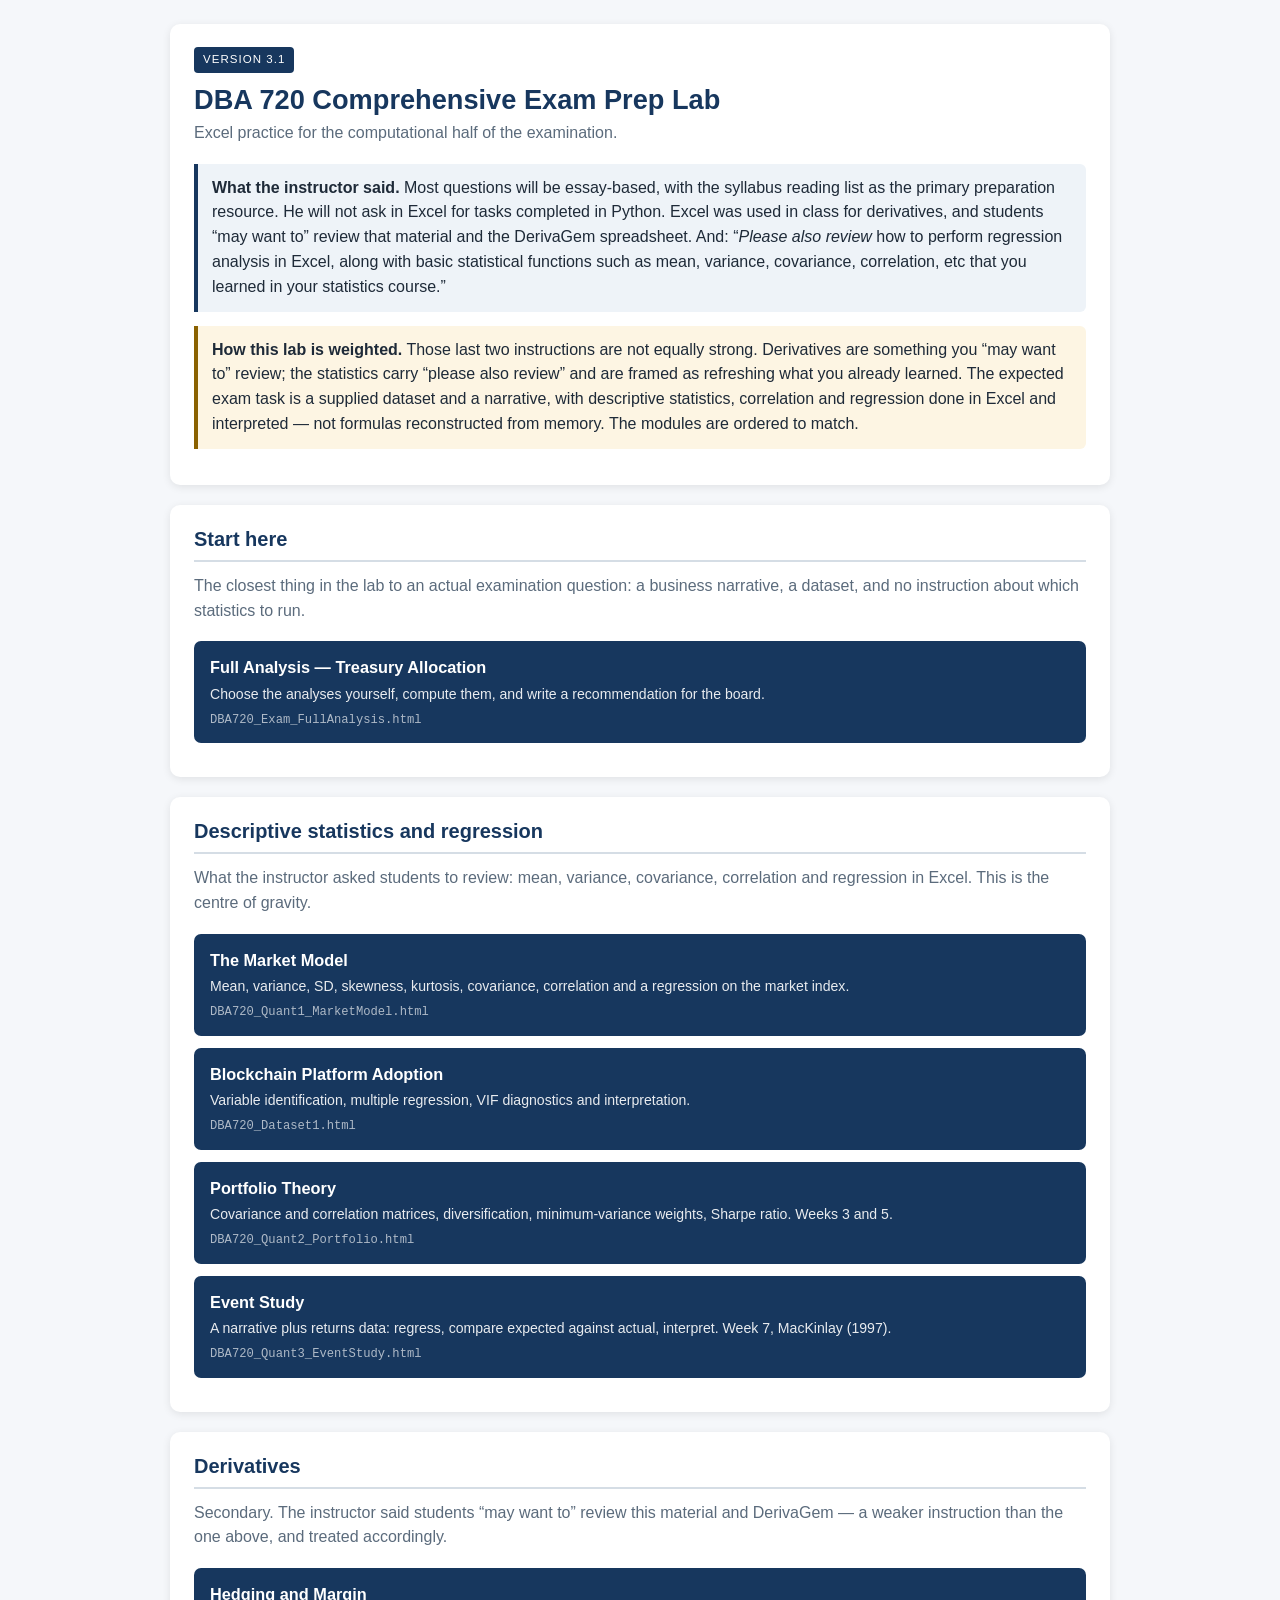
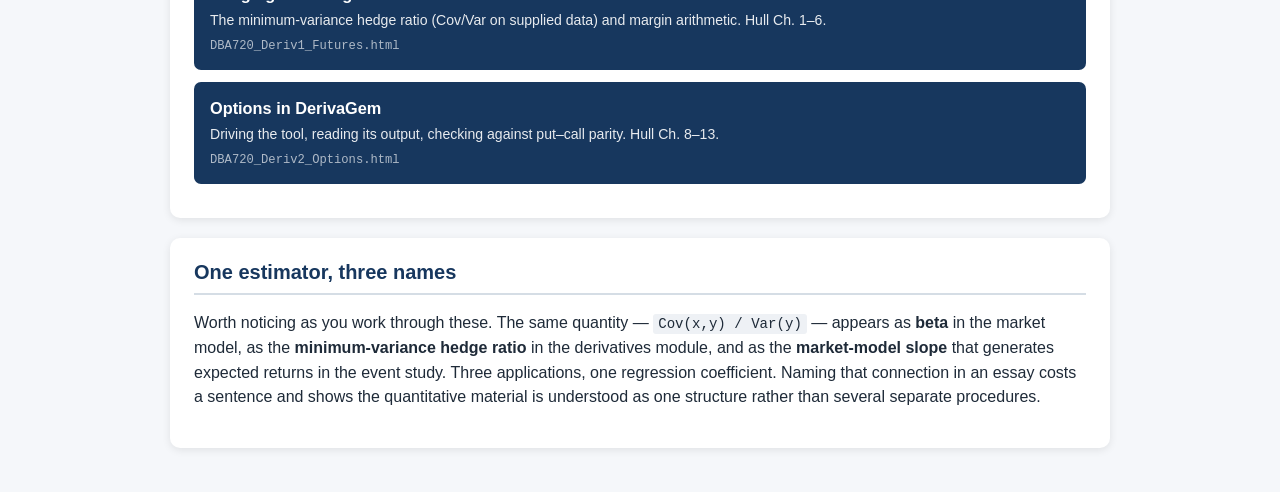
==== commit abd5c82a: "Dev 3.1 Dev 3.1" ====
--- a/index.html
+++ b/index.html
@@ -20,35 +20,38 @@
 <div class="wrap">
 
 <div class="card">
-<span class="kicker">Version 3.0</span>
+<span class="kicker">Version 3.1</span>
 <h1>DBA 720 Comprehensive Exam Prep Lab</h1>
 <p class="sub">Excel practice for the computational half of the examination.</p>
 
 <div class="note">
 <strong>What the instructor said.</strong> Most questions will be essay-based, with the syllabus reading list
-as the primary preparation resource. He will not ask in Excel for tasks completed in Python. Excel
-<em>was</em> used in class for derivatives &mdash; review that material and the DerivaGem spreadsheet. Review
-regression in Excel along with mean, variance, covariance and correlation.
-<br><br>
-This lab covers the second half of that instruction. The essays are prepared from the readings, not here.
+as the primary preparation resource. He will not ask in Excel for tasks completed in Python. Excel was used in
+class for derivatives, and students &ldquo;may want to&rdquo; review that material and the DerivaGem
+spreadsheet. And: &ldquo;<em>Please also review</em> how to perform regression analysis in Excel, along with
+basic statistical functions such as mean, variance, covariance, correlation, etc that you learned in your
+statistics course.&rdquo;
 </div>
 
 <div class="warnbox">
-<strong>Start with derivatives.</strong> It is the only topic named specifically in the exam note, it cannot be
-absorbed by reading, and it was absent from version 2.0 entirely.
+<strong>How this lab is weighted.</strong> Those last two instructions are not equally strong. Derivatives are
+something you &ldquo;may want to&rdquo; review; the statistics carry &ldquo;please also review&rdquo; and are
+framed as refreshing what you already learned. The expected exam task is a supplied dataset and a narrative,
+with descriptive statistics, correlation and regression done in Excel and interpreted &mdash; not formulas
+reconstructed from memory. The modules are ordered to match.
 </div>
 </div>
 
-<div class="card"><h2>Derivatives</h2><p class="sub">Named explicitly in Professor Vo's exam-preparation note. Highest priority, and absent from version 2.0 entirely.</p><ul class="modlist"><li><a href="DBA720_Deriv1_Futures.html"><span class="mname">Futures, Margin and Hedging</span><span class="mdesc">Marking to market, margin calls, minimum-variance hedge ratio. Hull Ch. 1&ndash;6.</span><span class="mfile">DBA720_Deriv1_Futures.html</span></a></li><li><a href="DBA720_Deriv2_Options.html"><span class="mname">Option Pricing and the Greeks</span><span class="mdesc">Black&ndash;Scholes, two-step binomial tree, put&ndash;call parity. Hull Ch. 8&ndash;13 and DerivaGem.</span><span class="mfile">DBA720_Deriv2_Options.html</span></a></li></ul></div><div class="card"><h2>Quantitative methods</h2><p class="sub">The apparatus built in Assignment 1 and taught across six of the seven class meetings.</p><ul class="modlist"><li><a href="DBA720_Quant1_MarketModel.html"><span class="mname">The Market Model</span><span class="mdesc">Alpha, beta, covariance, correlation, skewness and kurtosis. The Assignment 1 regression, in Excel.</span><span class="mfile">DBA720_Quant1_MarketModel.html</span></a></li><li><a href="DBA720_Quant2_Portfolio.html"><span class="mname">Portfolio Theory</span><span class="mdesc">Covariance matrix, diversification, minimum-variance weights, Sharpe ratio. Weeks 3 and 5.</span><span class="mfile">DBA720_Quant2_Portfolio.html</span></a></li><li><a href="DBA720_Quant3_EventStudy.html"><span class="mname">Event Study</span><span class="mdesc">Estimation window, abnormal returns, CAR and its test statistic. Week 7, MacKinlay (1997).</span><span class="mfile">DBA720_Quant3_EventStudy.html</span></a></li><li><a href="DBA720_Quant4_MonteCarlo.html"><span class="mname">Monte Carlo Simulation</span><span class="mdesc">Simulating terminal prices, valuing by simulation, standard error and convergence. Week 11.</span><span class="mfile">DBA720_Quant4_MonteCarlo.html</span></a></li></ul></div><div class="card"><h2>Survey research and multiple regression</h2><p class="sub">Cross-sectional perception data and the multicollinearity check that decides whether predictors can be ranked. Maps to Albayati, Kim and Rho (2021).</p><ul class="modlist"><li><a href="DBA720_Dataset1.html"><span class="mname">Blockchain Platform Adoption</span><span class="mdesc">Variable identification, multiple regression in Excel, VIF diagnostics and interpretation.</span><span class="mfile">DBA720_Dataset1.html</span></a></li></ul></div>
+<div class="card"><h2>Start here</h2><p class="sub">The closest thing in the lab to an actual examination question: a business narrative, a dataset, and no instruction about which statistics to run.</p><ul class="modlist"><li><a href="DBA720_Exam_FullAnalysis.html"><span class="mname">Full Analysis &mdash; Treasury Allocation</span><span class="mdesc">Choose the analyses yourself, compute them, and write a recommendation for the board.</span><span class="mfile">DBA720_Exam_FullAnalysis.html</span></a></li></ul></div><div class="card"><h2>Descriptive statistics and regression</h2><p class="sub">What the instructor asked students to review: mean, variance, covariance, correlation and regression in Excel. This is the centre of gravity.</p><ul class="modlist"><li><a href="DBA720_Quant1_MarketModel.html"><span class="mname">The Market Model</span><span class="mdesc">Mean, variance, SD, skewness, kurtosis, covariance, correlation and a regression on the market index.</span><span class="mfile">DBA720_Quant1_MarketModel.html</span></a></li><li><a href="DBA720_Dataset1.html"><span class="mname">Blockchain Platform Adoption</span><span class="mdesc">Variable identification, multiple regression, VIF diagnostics and interpretation.</span><span class="mfile">DBA720_Dataset1.html</span></a></li><li><a href="DBA720_Quant2_Portfolio.html"><span class="mname">Portfolio Theory</span><span class="mdesc">Covariance and correlation matrices, diversification, minimum-variance weights, Sharpe ratio. Weeks 3 and 5.</span><span class="mfile">DBA720_Quant2_Portfolio.html</span></a></li><li><a href="DBA720_Quant3_EventStudy.html"><span class="mname">Event Study</span><span class="mdesc">A narrative plus returns data: regress, compare expected against actual, interpret. Week 7, MacKinlay (1997).</span><span class="mfile">DBA720_Quant3_EventStudy.html</span></a></li></ul></div><div class="card"><h2>Derivatives</h2><p class="sub">Secondary. The instructor said students &ldquo;may want to&rdquo; review this material and DerivaGem &mdash; a weaker instruction than the one above, and treated accordingly.</p><ul class="modlist"><li><a href="DBA720_Deriv1_Futures.html"><span class="mname">Hedging and Margin</span><span class="mdesc">The minimum-variance hedge ratio (Cov/Var on supplied data) and margin arithmetic. Hull Ch. 1&ndash;6.</span><span class="mfile">DBA720_Deriv1_Futures.html</span></a></li><li><a href="DBA720_Deriv2_Options.html"><span class="mname">Options in DerivaGem</span><span class="mdesc">Driving the tool, reading its output, checking against put&ndash;call parity. Hull Ch. 8&ndash;13.</span><span class="mfile">DBA720_Deriv2_Options.html</span></a></li></ul></div>
 
 <div class="card">
 <h2>One estimator, three names</h2>
 <p>Worth noticing as you work through these. The same quantity &mdash;
-<span class="mono">Cov(x,y) / Var(y)</span> &mdash; appears as <strong>beta</strong> in the market model,
-as the <strong>minimum-variance hedge ratio</strong> in the derivatives module, and as the
+<span class="mono">Cov(x,y) / Var(y)</span> &mdash; appears as <strong>beta</strong> in the market model, as the
+<strong>minimum-variance hedge ratio</strong> in the derivatives module, and as the
 <strong>market-model slope</strong> that generates expected returns in the event study. Three applications,
 one regression coefficient. Naming that connection in an essay costs a sentence and shows the quantitative
-material is understood as one structure rather than four separate procedures.</p>
+material is understood as one structure rather than several separate procedures.</p>
 </div>
 
 </div>
